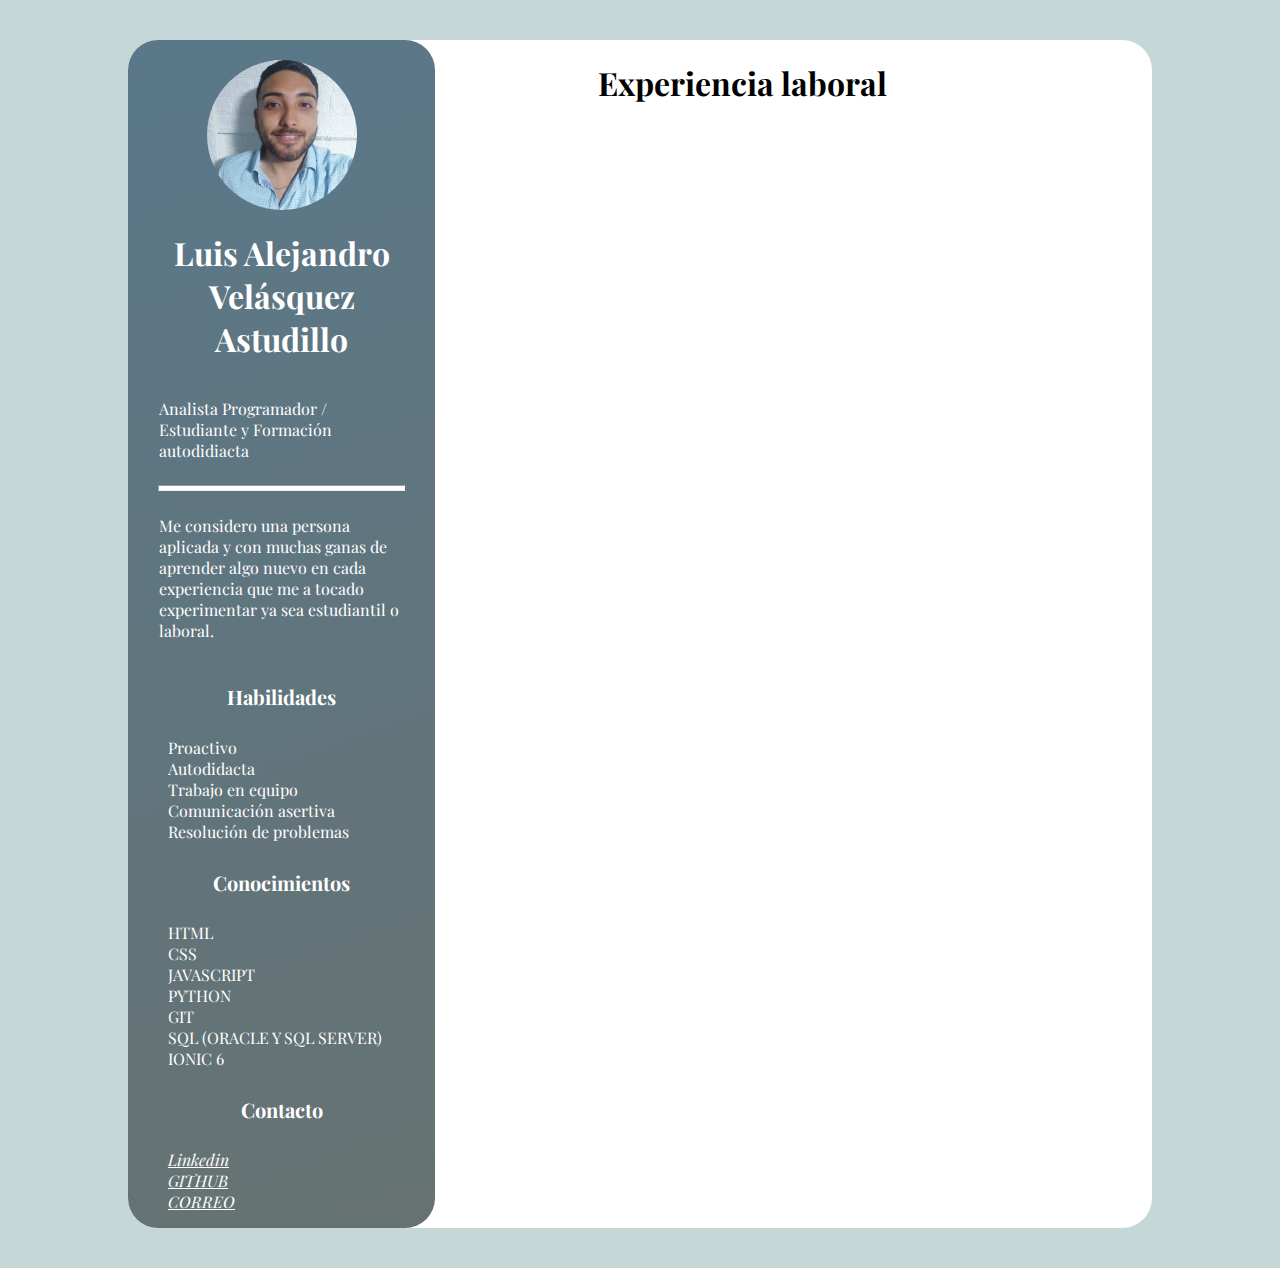
==== Curriculum.html @ 3e6fb9d6 "Subiendo archivos a repositorio local, pendiente de subirlo al repositorio remoto" ====
<!DOCTYPE html>
<html lang="es">
<head>
    <meta charset="UTF-8">
    <meta http-equiv="X-UA-Compatible" content="IE=edge">
    <meta name="viewport" content="width=device-width, initial-scale=1.0">
    <title>Curriculum</title>
    <link rel="stylesheet" href="styleCV.css">
    <link rel="preconnect" href="https://fonts.googleapis.com"><link rel="preconnect" href="https://fonts.gstatic.com" crossorigin><link href="https://fonts.googleapis.com/css2?family=Playfair+Display:ital,wght@0,400;0,500;1,400;1,500&display=swap" rel="stylesheet">
    <link rel="stylesheet" href="https://cdnjs.cloudflare.com/ajax/libs/font-awesome/6.2.1/css/all.min.css" integrity="sha512-MV7K8+y+gLIBoVD59lQIYicR65iaqukzvf/nwasF0nqhPay5w/9lJmVM2hMDcnK1OnMGCdVK+iQrJ7lzPJQd1w==" crossorigin="anonymous" referrerpolicy="no-referrer" />
</head>
<body>

<div id="formato">
    <div id="left">
        <div id="container-img">
            <img id ="fotoperfil" src="fotoperfil.jpg">
        </div>
        <div id="nombreApellido">
            <h1>Luis Alejandro Velásquez Astudillo</h1>
        </div>

        <div id="puestobuscado">
            <p class="texto">Analista Programador / Estudiante y Formación autodidiacta </p>
        </div>

        <hr>

        <div id="perfil">
            <p class="descripcion">
               Me considero una persona aplicada y con muchas ganas
               de aprender algo nuevo en cada experiencia que me a tocado
               experimentar ya sea estudiantil o laboral.
            </p>
        </div>

        <div id="list">
            <h4 class="titulo-left">Habilidades</h4>
            <ul class="lista-left">
              <li>Proactivo</li> 
              <li>Autodidacta</li> 
              <li>Trabajo en equipo</li> 
              <li>Comunicación asertiva</li> 
              <li>Resolución de problemas</li>  
            </ul>
        </div>

        
        <div id="list">
            <h4 class="titulo-left">Conocimientos</h4>
            <ul class="lista-left">
              <li>HTML</li> 
              <li>CSS</li> 
              <li>JAVASCRIPT</li> 
              <li>PYTHON</li> 
              <li>GIT</li> 
              <li>SQL (ORACLE Y SQL SERVER)</li> 
              <li>IONIC 6</li>  
            </ul>
        </div>

        <div id="list">
            <h4 class="titulo-left">Contacto</h4>
            <ul class="lista-left">
            <li>
            <a class="linkedin" href="https://www.linkedin.com/in/luis-alejandro-vel%C3%A1squez-astudillo-95a666145/" target="_blank">
                <i class="fab fa-linkedin-in"> Linkedin</i>
            </a>
            </li> 
            <li>
                <a class="github" href="https://github.com/MR-Rxbot" target="_blank">
                    <i class="fab fa-github"> GITHUB</i>
                </a>
            </li>
            <li>
                <a class="gmail" href="mailto:luisaleastudillo@gmail.com" target="_blank">
                    <i class="fab fa-google"> CORREO</i>
                </a>
            </li>
            </ul>
            
        </div>

    </div>
    <div id="right">
        <h1 class="titulo-right">Experiencia laboral</h1>
    </div>

   
</div>
</body>
</html>
---- styleCV.css ----
body{   
    padding: 0;
    margin: 0;
    box-sizing: border-box;
    background-color: rgb(198, 215, 216);
    font-family: Playfair Display;
}

#formato{
    border-radius: 30px;
    margin-top: 40px;
    margin-bottom: 40px;
    width: 80%;
    background-color: white;
    margin-left: auto;
    margin-right: auto;
    display: flex;
}

#left{
    border-radius: 30px;
    width: 30%;
    background: linear-gradient(160deg, #5a788a 0%, #667271 100%);

}

#container-img{
    width: 100%;
}

#fotoperfil{
    position: relative;
    display: block;
    margin-top: 20px;
    width: 150px;
    height: 150px;
    border-radius: 50%;
    margin-left: auto;
    margin-right: auto;
}
#nombreApellido{
    color: white;
    text-align: center;
}

#right{
    width: 60%;
}

.titulo-right{
    display: flex;
    width: 100%;
    justify-content: center;
}

#nombreApellido{
    width: 80%;
    font-size: 16px;
    display: flex;
    margin-left: auto;
    margin-right: auto;
}

hr{
    height: 4px;
    width: 80%;
    background-color: white;
}
#puestobuscado{
    width: 100%;
    display: flex;
    justify-content: center;
}

.texto{
    width: 80%;
    color: white;
    display: flex;
    justify-content: center;
}

#perfil{
    width: 100%;
    display: flex;
    justify-content: center;
    
}

.descripcion{
    width: 80%;
    color: white;
    display: flex;
    justify-content: center;    
}


#list{
    width: 100%;
}

.titulo-left{
    width: 100%;
    color: white;
    display: flex;
    justify-content: center;
    font-size: 20px;
}

.lista-left{
    list-style-type: none;
    color: white;
    display: flex;
    flex-direction: column;
    align-items: flex-start;
    width: 100%;
}

ul li a{
    color: white;
}

ul li .linkedin:hover{
    color: rgb(1, 1, 172);
}

ul li .github:hover{
    color: rgb(100, 189, 196);
}

ul li .gmail:hover{
    color: rgb(207, 188, 11);
}
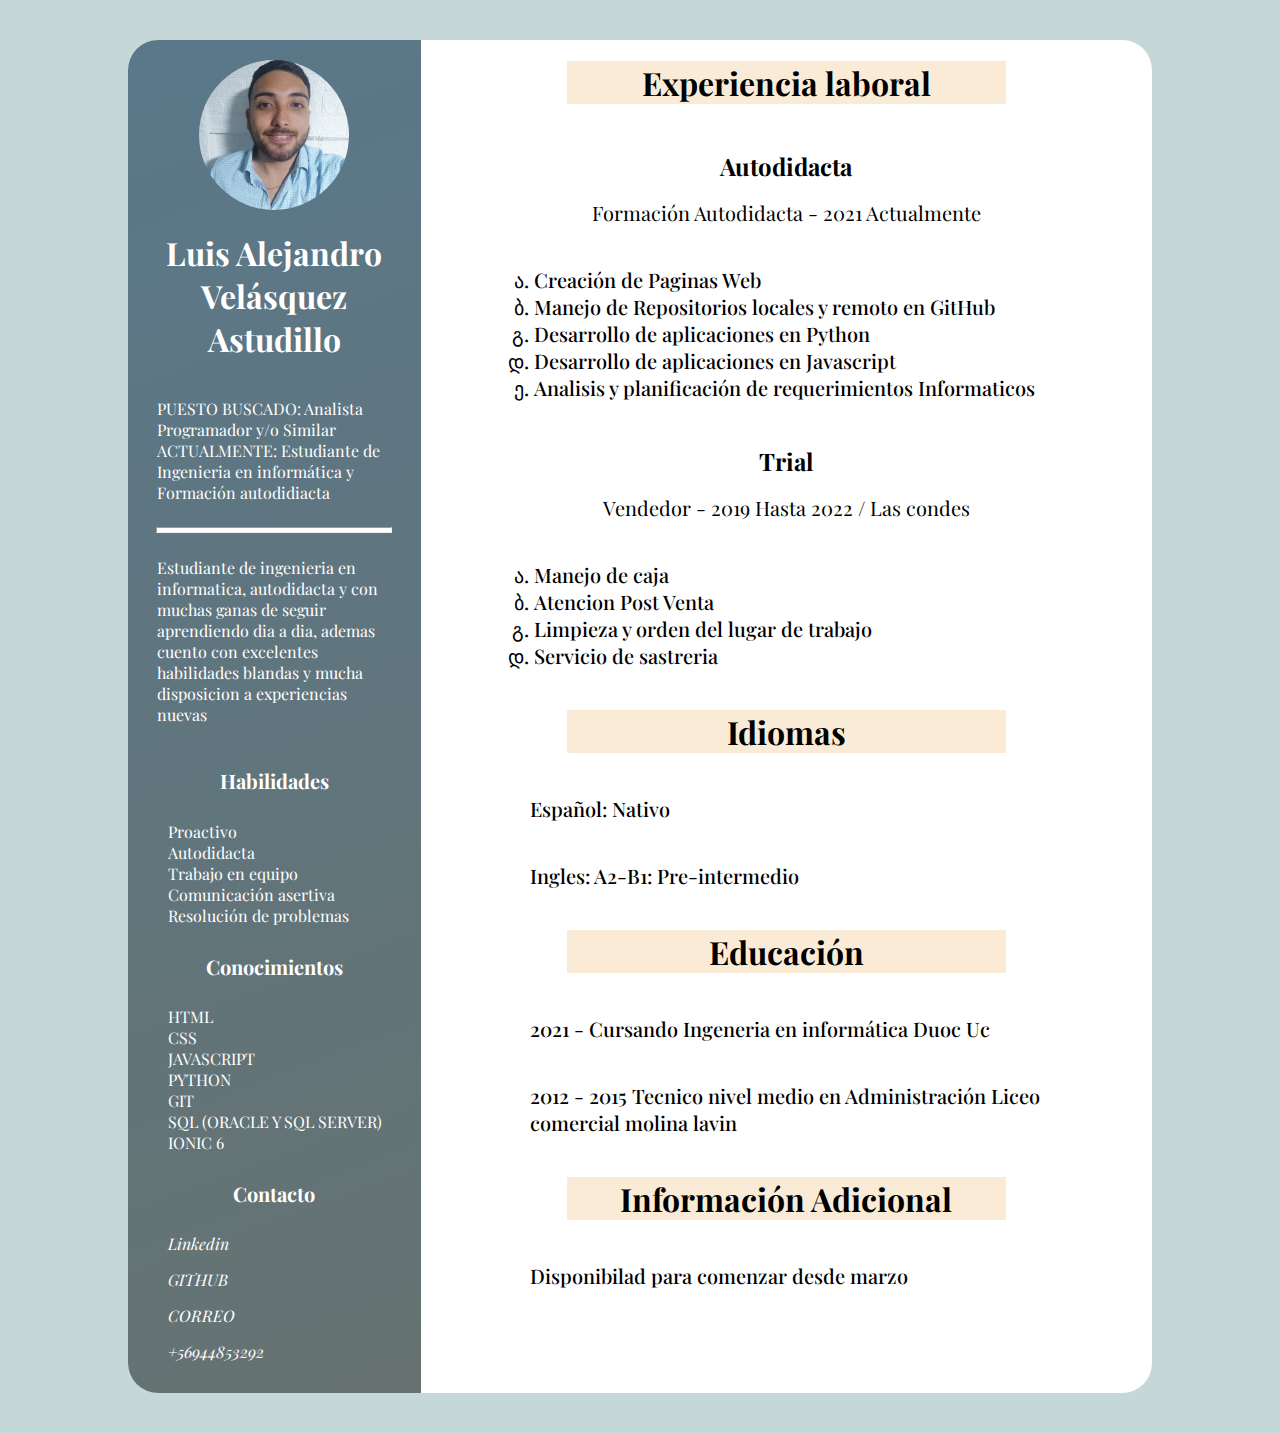
==== commit 980bb71c: "Se agrega informacion al lado derecho del documento y se da por finalizado el CV" ====
--- a/Curriculum.html
+++ b/Curriculum.html
@@ -21,16 +21,16 @@
         </div>
 
         <div id="puestobuscado">
-            <p class="texto">Analista Programador / Estudiante y Formación autodidiacta </p>
+            <p class="texto">PUESTO BUSCADO: Analista Programador y/o Similar ACTUALMENTE: Estudiante  de Ingenieria en informática y Formación autodidiacta </p>
         </div>
 
         <hr>
 
         <div id="perfil">
             <p class="descripcion">
-               Me considero una persona aplicada y con muchas ganas
-               de aprender algo nuevo en cada experiencia que me a tocado
-               experimentar ya sea estudiantil o laboral.
+                Estudiante de ingenieria en informatica, autodidacta y con muchas
+                ganas de seguir aprendiendo dia a dia, ademas cuento con excelentes
+                habilidades blandas y mucha disposicion a experiencias nuevas
             </p>
         </div>
 
@@ -66,7 +66,7 @@
             <a class="linkedin" href="https://www.linkedin.com/in/luis-alejandro-vel%C3%A1squez-astudillo-95a666145/" target="_blank">
                 <i class="fab fa-linkedin-in"> Linkedin</i>
             </a>
-            </li> 
+            </li>
             <li>
                 <a class="github" href="https://github.com/MR-Rxbot" target="_blank">
                     <i class="fab fa-github"> GITHUB</i>
@@ -76,15 +76,84 @@
                 <a class="gmail" href="mailto:luisaleastudillo@gmail.com" target="_blank">
                     <i class="fab fa-google"> CORREO</i>
                 </a>
+
+            </li>
+            <li>
+                <a class="phone">
+                    <i class="fa-solid fa-phone"> +56944853292 </i>
+                </a>
+
             </li>
             </ul>
             
         </div>
+    </div>
 
-    </div>
     <div id="right">
         <h1 class="titulo-right">Experiencia laboral</h1>
+
+        <div id="experiencias-lab">
+            <h3>Autodidacta</h3>
+            <p>
+                Formación Autodidacta - 2021 Actualmente
+            </p>
+            <div class="container-list">
+            <ul class="lista-tareas">
+                <li>Creación de Paginas Web</li>
+                <li>Manejo de Repositorios locales y remoto en GitHub</li>
+                <li>Desarrollo de aplicaciones en Python</li>
+                <li>Desarrollo de aplicaciones en Javascript</li>
+                <li>Analisis y planificación de requerimientos Informaticos</li>
+            </ul>
+            </div>
+        </div>
+
+        <div id="experiencias-lab">
+            <h3>Trial</h3>
+            <p>
+                Vendedor - 2019 Hasta 2022 / Las condes
+            </p>
+            <div class="container-list">
+            <ul class="lista-tareas">
+                <li>Manejo de caja</li>
+                <li>Atencion Post Venta</li>
+                <li>Limpieza y orden del lugar de trabajo</li>
+                <li>Servicio de sastreria</li>
+            </ul>
+            </div>
+        </div>
+
+        <h1 class="titulo-right">Idiomas</h1>
+        <div class="box-texto">
+            <p class="idioma">
+                Español: Nativo
+            </p>
+
+            <p class="idioma">
+                Ingles: A2-B1: Pre-intermedio
+            </p>
+        </div>
+    
+        <h1 class="titulo-right">Educación<h1>
+            <div class="box-edu">
+                <p class="edu">
+                    2021 - Cursando Ingeneria en informática Duoc Uc
+                </p>
+                <p class="edu">
+                    2012 - 2015 Tecnico nivel medio en Administración Liceo comercial molina lavin
+                </p>
+            </div>
+
+            <h1 class="titulo-right">Información Adicional<h1>
+
+                <div class="box-edu">
+                    <p class="edu">
+                        Disponibilad para comenzar desde marzo
+                    </p>
+                </div>
     </div>
+
+    
 
    
 </div>
--- a/styleCV.css
+++ b/styleCV.css
@@ -17,9 +17,11 @@
     display: flex;
 }
 
+/*Parte izquierda del documento*/
 #left{
-    border-radius: 30px;
-    width: 30%;
+    border-top-left-radius: 30px;
+    border-bottom-left-radius: 30px;
+    width: 40%;
     background: linear-gradient(160deg, #5a788a 0%, #667271 100%);
 
 }
@@ -43,15 +45,6 @@
     text-align: center;
 }
 
-#right{
-    width: 60%;
-}
-
-.titulo-right{
-    display: flex;
-    width: 100%;
-    justify-content: center;
-}
 
 #nombreApellido{
     width: 80%;
@@ -79,6 +72,7 @@
     justify-content: center;
 }
 
+
 #perfil{
     width: 100%;
     display: flex;
@@ -116,7 +110,12 @@
 }
 
 ul li a{
-    color: white;
+    text-decoration: none;
+    color: white;
+    display: flex;
+    flex-direction: column;
+    margin-bottom: 15px;
+
 }
 
 ul li .linkedin:hover{
@@ -132,3 +131,85 @@
 }
 
 
+/*Finaliza la parte izquierda del documento*/
+
+
+
+/*Parte derecha del documento*/
+
+#right{
+    width: 100%;
+}
+
+.titulo-right{
+    display: flex;
+    justify-content: center;
+    background-color: antiquewhite;
+    width: 60%;
+    margin-left: auto;
+    margin-right: auto;
+}
+
+#experiencias-lab{
+    display: flex;
+    flex-direction: column;
+    width: 100%;
+    text-align: center;
+}  
+
+#experiencias-lab h3 {
+    font-size: 24px;
+    margin-bottom: -3px;
+}
+
+#experiencias-lab p{
+    font-size: 20px;
+}
+
+.container-list{
+    width: 80%;
+    display: flex;
+    margin-left: auto;
+    margin-right: auto;
+}
+
+.lista-tareas {
+    list-style-type: georgian;
+    font-size: 20px;
+    font-weight: 500;
+    align-items: flex-start;
+    display: flex;
+    flex-direction: column;
+}
+.box-texto{
+    margin-left: auto;
+    margin-right: auto;
+    width: 70%;
+    display: flex;
+    flex-direction: column;
+}
+
+
+.idioma{
+    font-size: 20px;
+    justify-content: flex-start;
+    font-weight: 500;
+}
+
+.box-edu{
+    margin-left: auto;
+    margin-right: auto;
+    width: 70%;
+    display: flex;
+    flex-direction: column;
+}
+
+.edu{
+    font-weight: 500;
+    font-size: 20px;
+}
+
+/*Finaliza la parte derecha del documento*/
+
+
+/*Desde esta seccion empezaran las mediaQuery*/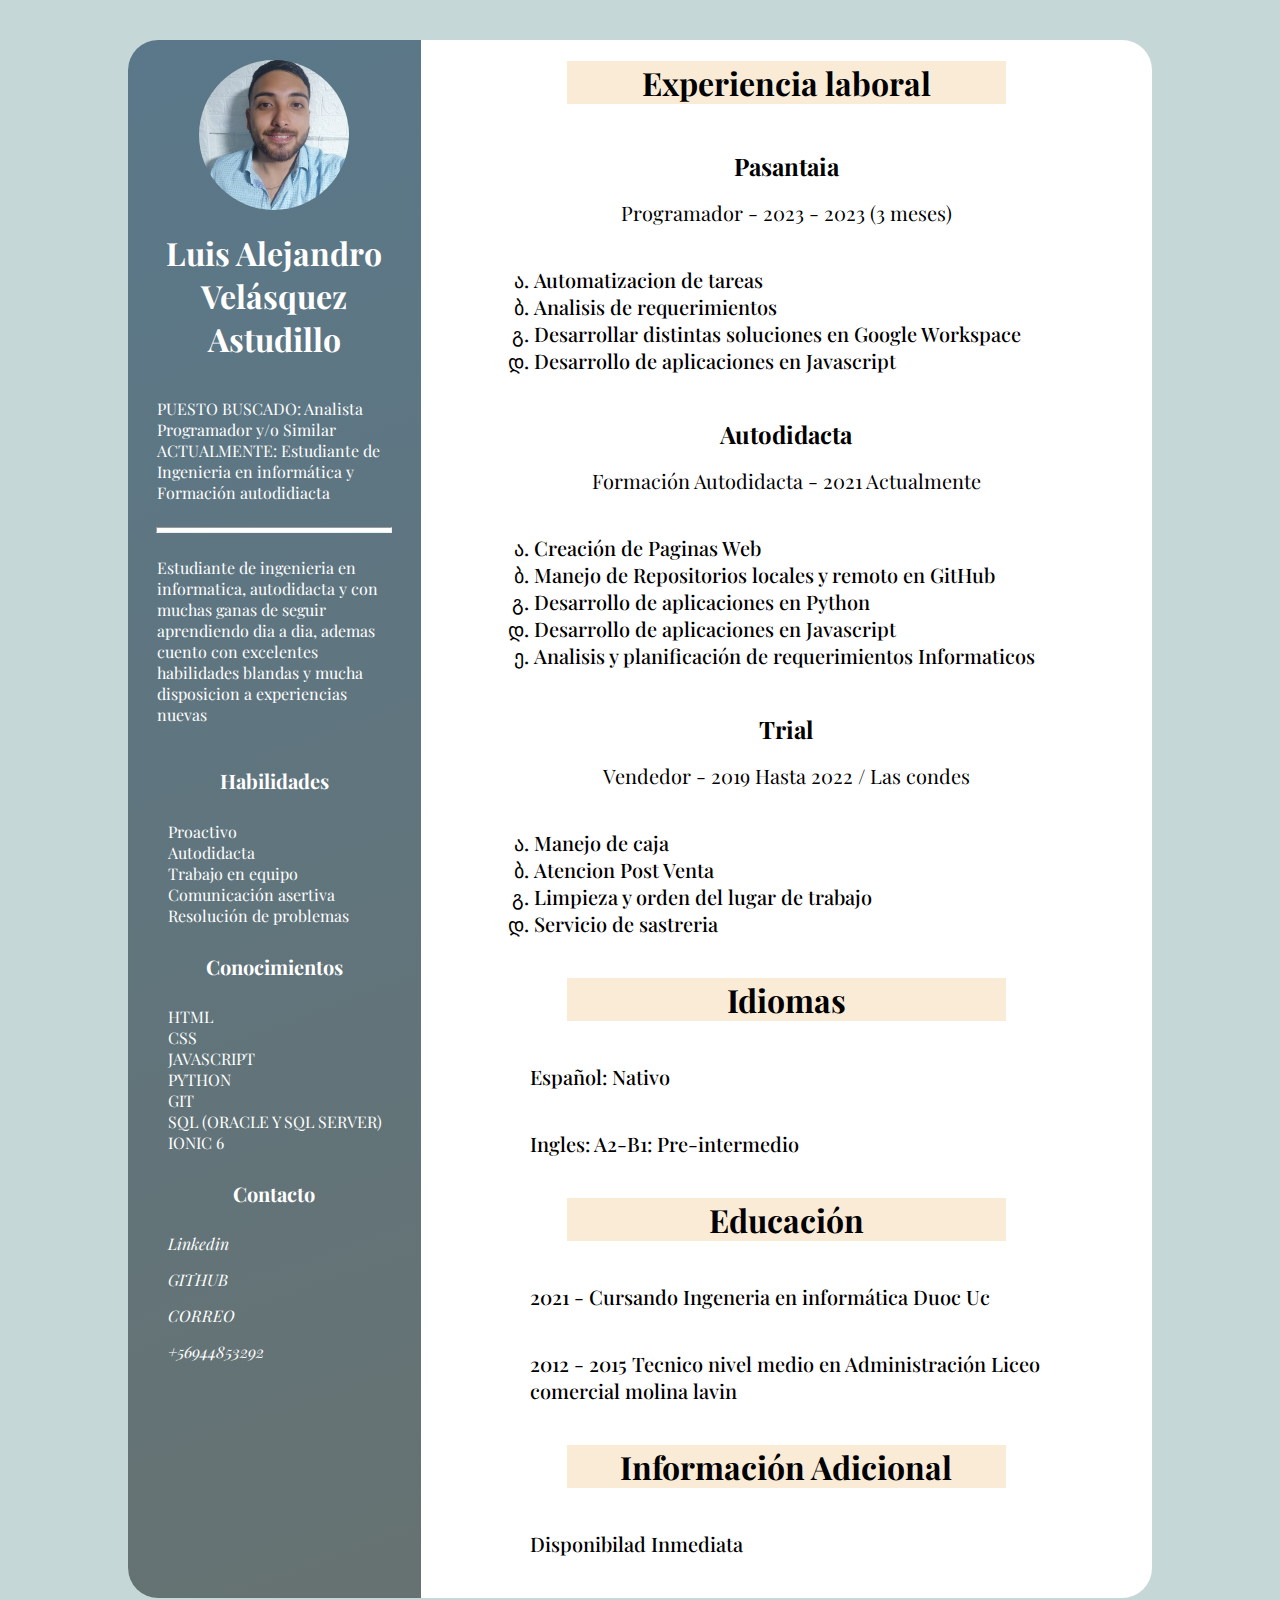
==== commit edfff57f: "Agregando nueva experiencia laboral" ====
--- a/Curriculum.html
+++ b/Curriculum.html
@@ -1,161 +1,186 @@
 <!DOCTYPE html>
 <html lang="es">
+
 <head>
     <meta charset="UTF-8">
     <meta http-equiv="X-UA-Compatible" content="IE=edge">
     <meta name="viewport" content="width=device-width, initial-scale=1.0">
     <title>Curriculum</title>
     <link rel="stylesheet" href="styleCV.css">
-    <link rel="preconnect" href="https://fonts.googleapis.com"><link rel="preconnect" href="https://fonts.gstatic.com" crossorigin><link href="https://fonts.googleapis.com/css2?family=Playfair+Display:ital,wght@0,400;0,500;1,400;1,500&display=swap" rel="stylesheet">
-    <link rel="stylesheet" href="https://cdnjs.cloudflare.com/ajax/libs/font-awesome/6.2.1/css/all.min.css" integrity="sha512-MV7K8+y+gLIBoVD59lQIYicR65iaqukzvf/nwasF0nqhPay5w/9lJmVM2hMDcnK1OnMGCdVK+iQrJ7lzPJQd1w==" crossorigin="anonymous" referrerpolicy="no-referrer" />
+    <link rel="preconnect" href="https://fonts.googleapis.com">
+    <link rel="preconnect" href="https://fonts.gstatic.com" crossorigin>
+    <link
+        href="https://fonts.googleapis.com/css2?family=Playfair+Display:ital,wght@0,400;0,500;1,400;1,500&display=swap"
+        rel="stylesheet">
+    <link rel="stylesheet" href="https://cdnjs.cloudflare.com/ajax/libs/font-awesome/6.2.1/css/all.min.css"
+        integrity="sha512-MV7K8+y+gLIBoVD59lQIYicR65iaqukzvf/nwasF0nqhPay5w/9lJmVM2hMDcnK1OnMGCdVK+iQrJ7lzPJQd1w=="
+        crossorigin="anonymous" referrerpolicy="no-referrer" />
 </head>
+
 <body>
 
-<div id="formato">
-    <div id="left">
-        <div id="container-img">
-            <img id ="fotoperfil" src="fotoperfil.jpg">
-        </div>
-        <div id="nombreApellido">
-            <h1>Luis Alejandro Velásquez Astudillo</h1>
-        </div>
+    <div id="formato">
+        <div id="left">
+            <div id="container-img">
+                <img id="fotoperfil" src="fotoperfil.jpg">
+            </div>
+            <div id="nombreApellido">
+                <h1>Luis Alejandro Velásquez Astudillo</h1>
+            </div>
 
-        <div id="puestobuscado">
-            <p class="texto">PUESTO BUSCADO: Analista Programador y/o Similar ACTUALMENTE: Estudiante  de Ingenieria en informática y Formación autodidiacta </p>
-        </div>
+            <div id="puestobuscado">
+                <p class="texto">PUESTO BUSCADO: Analista Programador y/o Similar ACTUALMENTE: Estudiante de Ingenieria
+                    en informática y Formación autodidiacta </p>
+            </div>
 
-        <hr>
+            <hr>
 
-        <div id="perfil">
-            <p class="descripcion">
-                Estudiante de ingenieria en informatica, autodidacta y con muchas
-                ganas de seguir aprendiendo dia a dia, ademas cuento con excelentes
-                habilidades blandas y mucha disposicion a experiencias nuevas
-            </p>
-        </div>
+            <div id="perfil">
+                <p class="descripcion f">
+                    Estudiante de ingenieria en informatica, autodidacta y con muchas
+                    ganas de seguir aprendiendo dia a dia, ademas cuento con excelentes
+                    habilidades blandas y mucha disposicion a experiencias nuevas
+                </p>
+            </div>
 
-        <div id="list">
-            <h4 class="titulo-left">Habilidades</h4>
-            <ul class="lista-left">
-              <li>Proactivo</li> 
-              <li>Autodidacta</li> 
-              <li>Trabajo en equipo</li> 
-              <li>Comunicación asertiva</li> 
-              <li>Resolución de problemas</li>  
-            </ul>
-        </div>
+            <div id="list">
+                <h4 class="titulo-left">Habilidades</h4>
+                <ul class="lista-left">
+                    <li>Proactivo</li>
+                    <li>Autodidacta</li>
+                    <li>Trabajo en equipo</li>
+                    <li>Comunicación asertiva</li>
+                    <li>Resolución de problemas</li>
+                </ul>
+            </div>
 
-        
-        <div id="list">
-            <h4 class="titulo-left">Conocimientos</h4>
-            <ul class="lista-left">
-              <li>HTML</li> 
-              <li>CSS</li> 
-              <li>JAVASCRIPT</li> 
-              <li>PYTHON</li> 
-              <li>GIT</li> 
-              <li>SQL (ORACLE Y SQL SERVER)</li> 
-              <li>IONIC 6</li>  
-            </ul>
-        </div>
 
-        <div id="list">
-            <h4 class="titulo-left">Contacto</h4>
-            <ul class="lista-left">
-            <li>
-            <a class="linkedin" href="https://www.linkedin.com/in/luis-alejandro-vel%C3%A1squez-astudillo-95a666145/" target="_blank">
-                <i class="fab fa-linkedin-in"> Linkedin</i>
-            </a>
-            </li>
-            <li>
-                <a class="github" href="https://github.com/MR-Rxbot" target="_blank">
-                    <i class="fab fa-github"> GITHUB</i>
-                </a>
-            </li>
-            <li>
-                <a class="gmail" href="mailto:luisaleastudillo@gmail.com" target="_blank">
-                    <i class="fab fa-google"> CORREO</i>
-                </a>
+            <div id="list">
+                <h4 class="titulo-left">Conocimientos</h4>
+                <ul class="lista-left">
+                    <li>HTML</li>
+                    <li>CSS</li>
+                    <li>JAVASCRIPT</li>
+                    <li>PYTHON</li>
+                    <li>GIT</li>
+                    <li>SQL (ORACLE Y SQL SERVER)</li>
+                    <li>IONIC 6</li>
+                </ul>
+            </div>
 
-            </li>
-            <li>
-                <a class="phone">
-                    <i class="fa-solid fa-phone"> +56944853292 </i>
-                </a>
+            <div id="list">
+                <h4 class="titulo-left">Contacto</h4>
+                <ul class="lista-left">
+                    <li>
+                        <a class="linkedin"
+                            href="https://www.linkedin.com/in/luis-alejandro-vel%C3%A1squez-astudillo-95a666145/"
+                            target="_blank">
+                            <i class="fab fa-linkedin-in"> Linkedin</i>
+                        </a>
+                    </li>
+                    <li>
+                        <a class="github" href="https://github.com/MR-Rxbot" target="_blank">
+                            <i class="fab fa-github"> GITHUB</i>
+                        </a>
+                    </li>
+                    <li>
+                        <a class="gmail" href="mailto:luisaleastudillo@gmail.com" target="_blank">
+                            <i class="fab fa-google"> CORREO</i>
+                        </a>
 
-            </li>
-            </ul>
-            
-        </div>
-    </div>
+                    </li>
+                    <li>
+                        <a class="phone">
+                            <i class="fa-solid fa-phone"> +56944853292 </i>
+                        </a>
 
-    <div id="right">
-        <h1 class="titulo-right">Experiencia laboral</h1>
+                    </li>
+                </ul>
 
-        <div id="experiencias-lab">
-            <h3>Autodidacta</h3>
-            <p>
-                Formación Autodidacta - 2021 Actualmente
-            </p>
-            <div class="container-list">
-            <ul class="lista-tareas">
-                <li>Creación de Paginas Web</li>
-                <li>Manejo de Repositorios locales y remoto en GitHub</li>
-                <li>Desarrollo de aplicaciones en Python</li>
-                <li>Desarrollo de aplicaciones en Javascript</li>
-                <li>Analisis y planificación de requerimientos Informaticos</li>
-            </ul>
             </div>
         </div>
 
-        <div id="experiencias-lab">
-            <h3>Trial</h3>
-            <p>
-                Vendedor - 2019 Hasta 2022 / Las condes
-            </p>
-            <div class="container-list">
-            <ul class="lista-tareas">
-                <li>Manejo de caja</li>
-                <li>Atencion Post Venta</li>
-                <li>Limpieza y orden del lugar de trabajo</li>
-                <li>Servicio de sastreria</li>
-            </ul>
+        <div id="right">
+            <h1 class="titulo-right">Experiencia laboral</h1>
+            <div id="experiencias-lab">
+                <h3>Pasantaia </h3>
+                <p>
+                    Programador - 2023 - 2023 (3 meses)
+                </p>
+                <div class="container-list">
+                    <ul class="lista-tareas">
+                        <li>Automatizacion de tareas</li>
+                        <li>Analisis de requerimientos</li>
+                        <li>Desarrollar distintas soluciones en Google Workspace</li>
+                        <li>Desarrollo de aplicaciones en Javascript</li>
+                    </ul>
+                </div>
             </div>
-        </div>
 
-        <h1 class="titulo-right">Idiomas</h1>
-        <div class="box-texto">
-            <p class="idioma">
-                Español: Nativo
-            </p>
+            <div id="experiencias-lab">
+                <h3>Autodidacta</h3>
+                <p>
+                    Formación Autodidacta - 2021 Actualmente
+                </p>
+                <div class="container-list">
+                    <ul class="lista-tareas">
+                        <li>Creación de Paginas Web</li>
+                        <li>Manejo de Repositorios locales y remoto en GitHub</li>
+                        <li>Desarrollo de aplicaciones en Python</li>
+                        <li>Desarrollo de aplicaciones en Javascript</li>
+                        <li>Analisis y planificación de requerimientos Informaticos</li>
+                    </ul>
+                </div>
+            </div>
 
-            <p class="idioma">
-                Ingles: A2-B1: Pre-intermedio
-            </p>
-        </div>
-    
-        <h1 class="titulo-right">Educación<h1>
-            <div class="box-edu">
-                <p class="edu">
-                    2021 - Cursando Ingeneria en informática Duoc Uc
+            <div id="experiencias-lab">
+                <h3>Trial</h3>
+                <p>
+                    Vendedor - 2019 Hasta 2022 / Las condes
                 </p>
-                <p class="edu">
-                    2012 - 2015 Tecnico nivel medio en Administración Liceo comercial molina lavin
+                <div class="container-list">
+                    <ul class="lista-tareas">
+                        <li>Manejo de caja</li>
+                        <li>Atencion Post Venta</li>
+                        <li>Limpieza y orden del lugar de trabajo</li>
+                        <li>Servicio de sastreria</li>
+                    </ul>
+                </div>
+            </div>
+
+            <h1 class="titulo-right">Idiomas</h1>
+            <div class="box-texto">
+                <p class="idioma">
+                    Español: Nativo
+                </p>
+
+                <p class="idioma">
+                    Ingles: A2-B1: Pre-intermedio
                 </p>
             </div>
 
-            <h1 class="titulo-right">Información Adicional<h1>
+            <h1 class="titulo-right">Educación<h1>
+                    <div class="box-edu">
+                        <p class="edu">
+                            2021 - Cursando Ingeneria en informática Duoc Uc
+                        </p>
+                        <p class="edu">
+                            2012 - 2015 Tecnico nivel medio en Administración Liceo comercial molina lavin
+                        </p>
+                    </div>
 
-                <div class="box-edu">
-                    <p class="edu">
-                        Disponibilad para comenzar desde marzo
-                    </p>
-                </div>
+                    <h1 class="titulo-right">Información Adicional<h1>
+
+                            <div class="box-edu">
+                                <p class="edu">
+                                    Disponibilad Inmediata
+                            </div>
+        </div>
+
+
+
+
     </div>
+</body>
 
-    
-
-   
-</div>
-</body>
 </html>--- a/styleCV.css
+++ b/styleCV.css
@@ -72,7 +72,6 @@
     justify-content: center;
 }
 
-
 #perfil{
     width: 100%;
     display: flex;
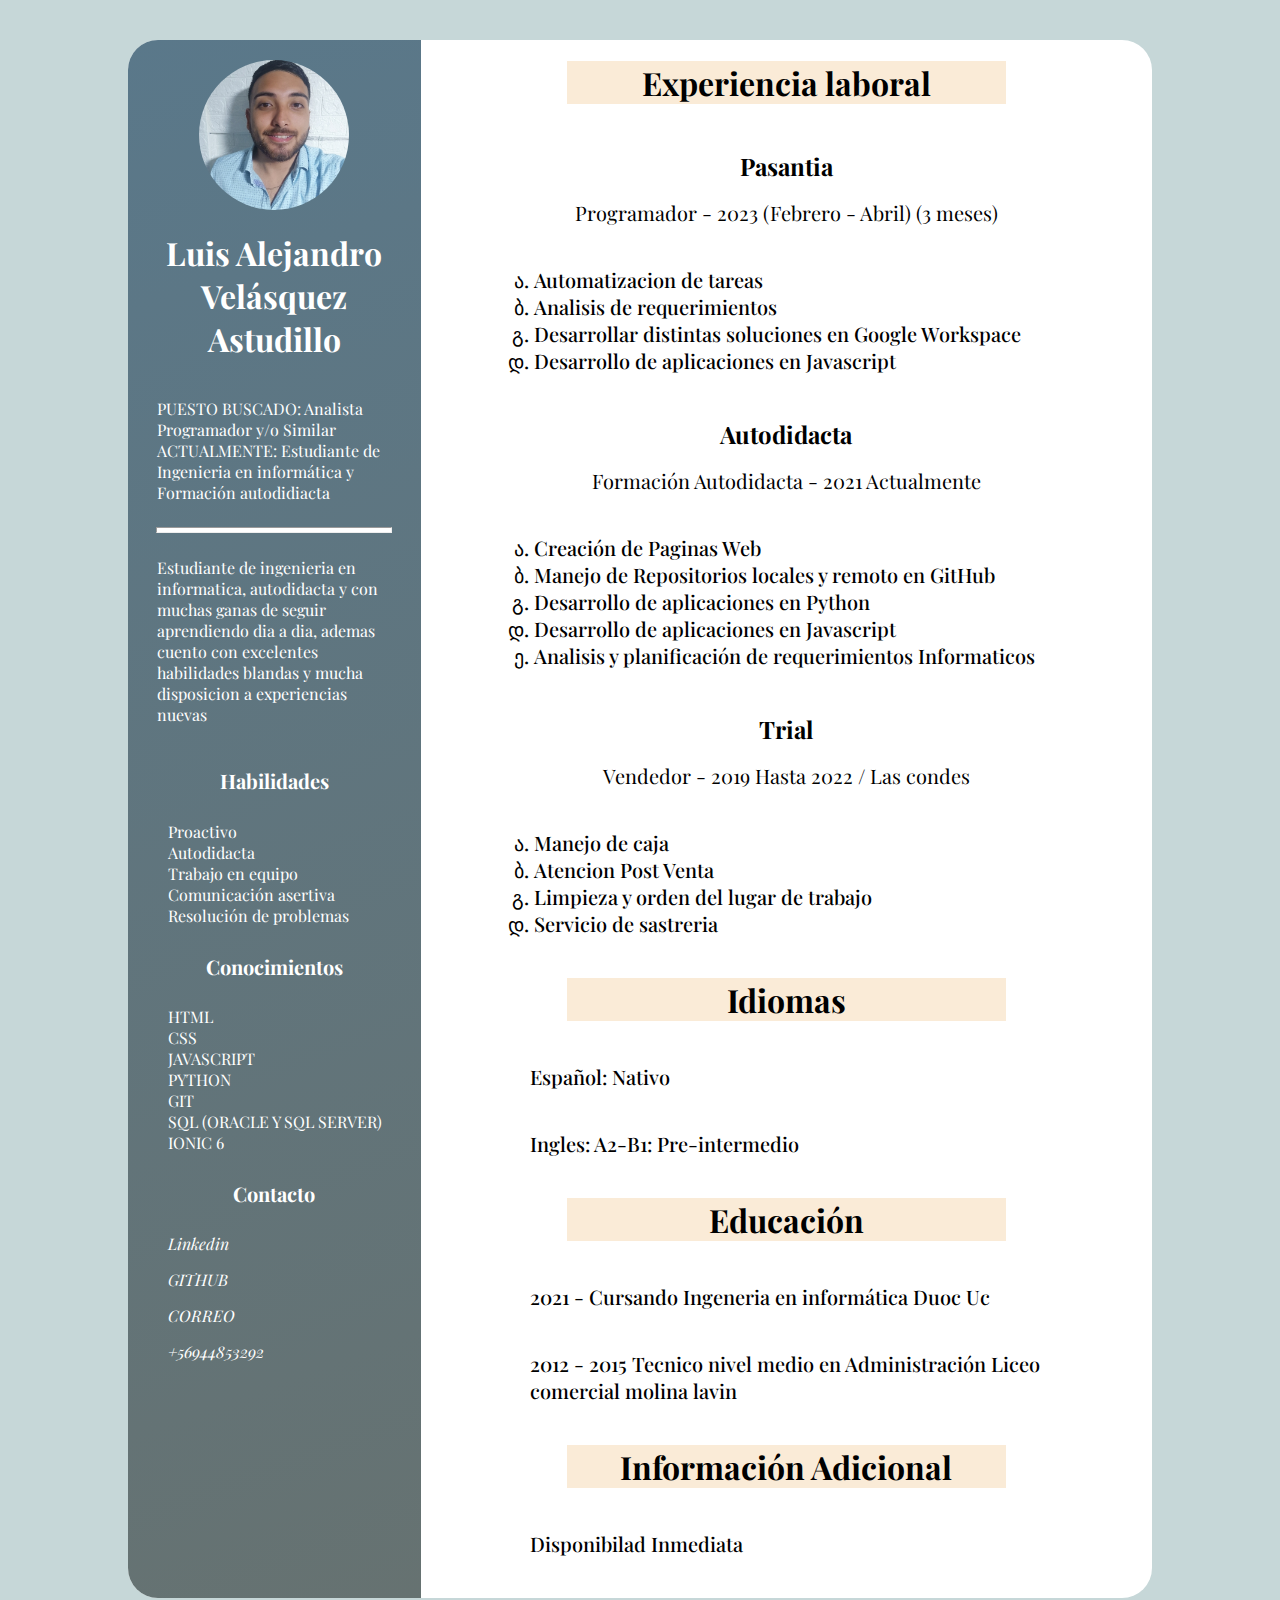
==== commit ed48ddfd: "Arreglando ortografia" ====
--- a/Curriculum.html
+++ b/Curriculum.html
@@ -103,9 +103,9 @@
         <div id="right">
             <h1 class="titulo-right">Experiencia laboral</h1>
             <div id="experiencias-lab">
-                <h3>Pasantaia </h3>
+                <h3>Pasantia </h3>
                 <p>
-                    Programador - 2023 - 2023 (3 meses)
+                    Programador - 2023 (Febrero - Abril) (3 meses)
                 </p>
                 <div class="container-list">
                     <ul class="lista-tareas">
